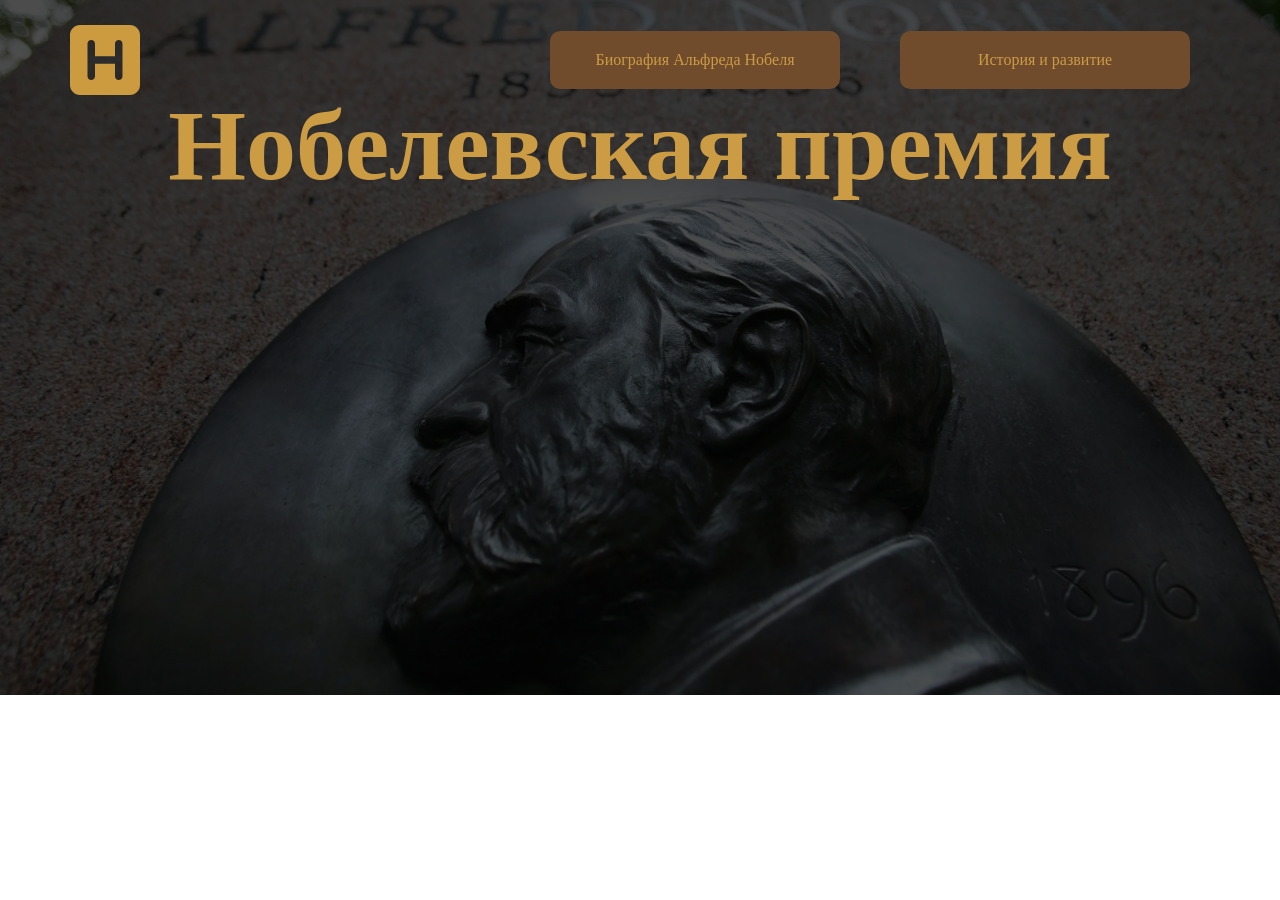
==== index.html @ d4229860 "drop all files and make site" ====
<!DOCTYPE html>
<html lang="en">
<head>
  <link rel="stylesheet" href="style.css">
  <meta charset="UTF-8">
  <meta name="viewport" content="width=device-width, initial-scale=1.0">
  <title>Document</title>
</head>
<body>
  <div class="header-Block">
    <div class="header-Block_logo">
      <img src="images/icon/nobel_icon.svg" alt="123">
    </div>
    <div class="header-Block_biography">
      <div class="header-Block_biography_text">
        Биография Альфреда Нобеля
      </div>
    </div>
    <div class="header-Block_history">
      <div class="header-Block_history_text">
        История и развитие
      </div>
    </div>
  </div>
  <div class="Icon-by-nobel_icon">
    <img src="images/pic/nobel_backg.jpg" alt="Нобель">
  </div>
  <div class="Icon-by-nobel_h1">
    <h1>Нобелевская премия</h1>
  </div>
</body>
</html>
---- style.css ----
* {
  margin: 0;
}
.header-Block {
  position: relative;
  width: 100%;
  
}
.header-Block_logo {
  position: absolute;
  z-index: 10;
  width: 70px;
  height: 70px;
  margin: 20px 70px;
}
.header-Block_biography {
  position: absolute;
  width: 100%;
  z-index: 10;
  margin: 60px 0px 0px 0px ;
  display: flex;
  justify-content: right; /* Центрирование по горизонтали */
  align-items: center;     /* Центрирование по вертикали */
  top: 50%;                /* Сдвигаем вниз на 50% */
  transform: translateY(-50%); /* Точное центрирование по вертикали */
}
.header-Block_biography_text {
  width: 250px;
  background-color: rgb(112, 76, 44);
  z-index: 9;
  margin-right: 440px;
  text-align: center;      /* Центрируем текст внутри блока */
  padding: 20px;           /* Добавляем отступы внутри */
  color: rgb(204, 156, 68);            /* Цвет текста */
  border-radius: 10px;     /* Закругляем углы */
  margin-left: 90px;
}
.header-Block_history{
  position: absolute;
  width: 100%;
  z-index: 10;
  margin: 60px 70px 0px 0px ;
  display: flex;
  justify-content: right;
  align-items: center;     /* Центрирование по вертикали */
  top: 50%;                /* Сдвигаем вниз на 50% */
  transform: translateY(-50%);
}
.header-Block_history_text{
  width: 250px;
  background-color: rgb(112, 76, 44);
  z-index: 9;
  margin-right: 90px;
  text-align: center;
  padding: 20px;
  color: rgb(204, 156, 68);
  border-radius: 10px;
}
.Icon-by-nobel_icon {
  width: 100%;
  height: 100%;
  position: fixed;
}
.Icon-by-nobel_icon img {
  width: 100%;
  height: 695px;
  object-fit: cover;
  position: absolute;
  z-index: 1;
  filter: brightness(30%);
}
/* .Icon-by-nobel_h1 {
  position: absolute;
  z-index: 10;
  width: 100%;
  top: 50%;
  left: 0;
  transform: translateY(-50%);
  text-align: center;
  color: white;
  font-size: 48px;
} */
.Icon-by-nobel_h1{
  position: absolute;
  z-index: 10;
  width: 100%;
  top: 20%;
  transform: translateY(-80%);  /* Центрируем по вертикали */
  justify-content: center;
  color: rgb(204, 156, 68);
  align-items: center;
  text-align: center;
  font-size: 50px;
  font-weight: 100;
}
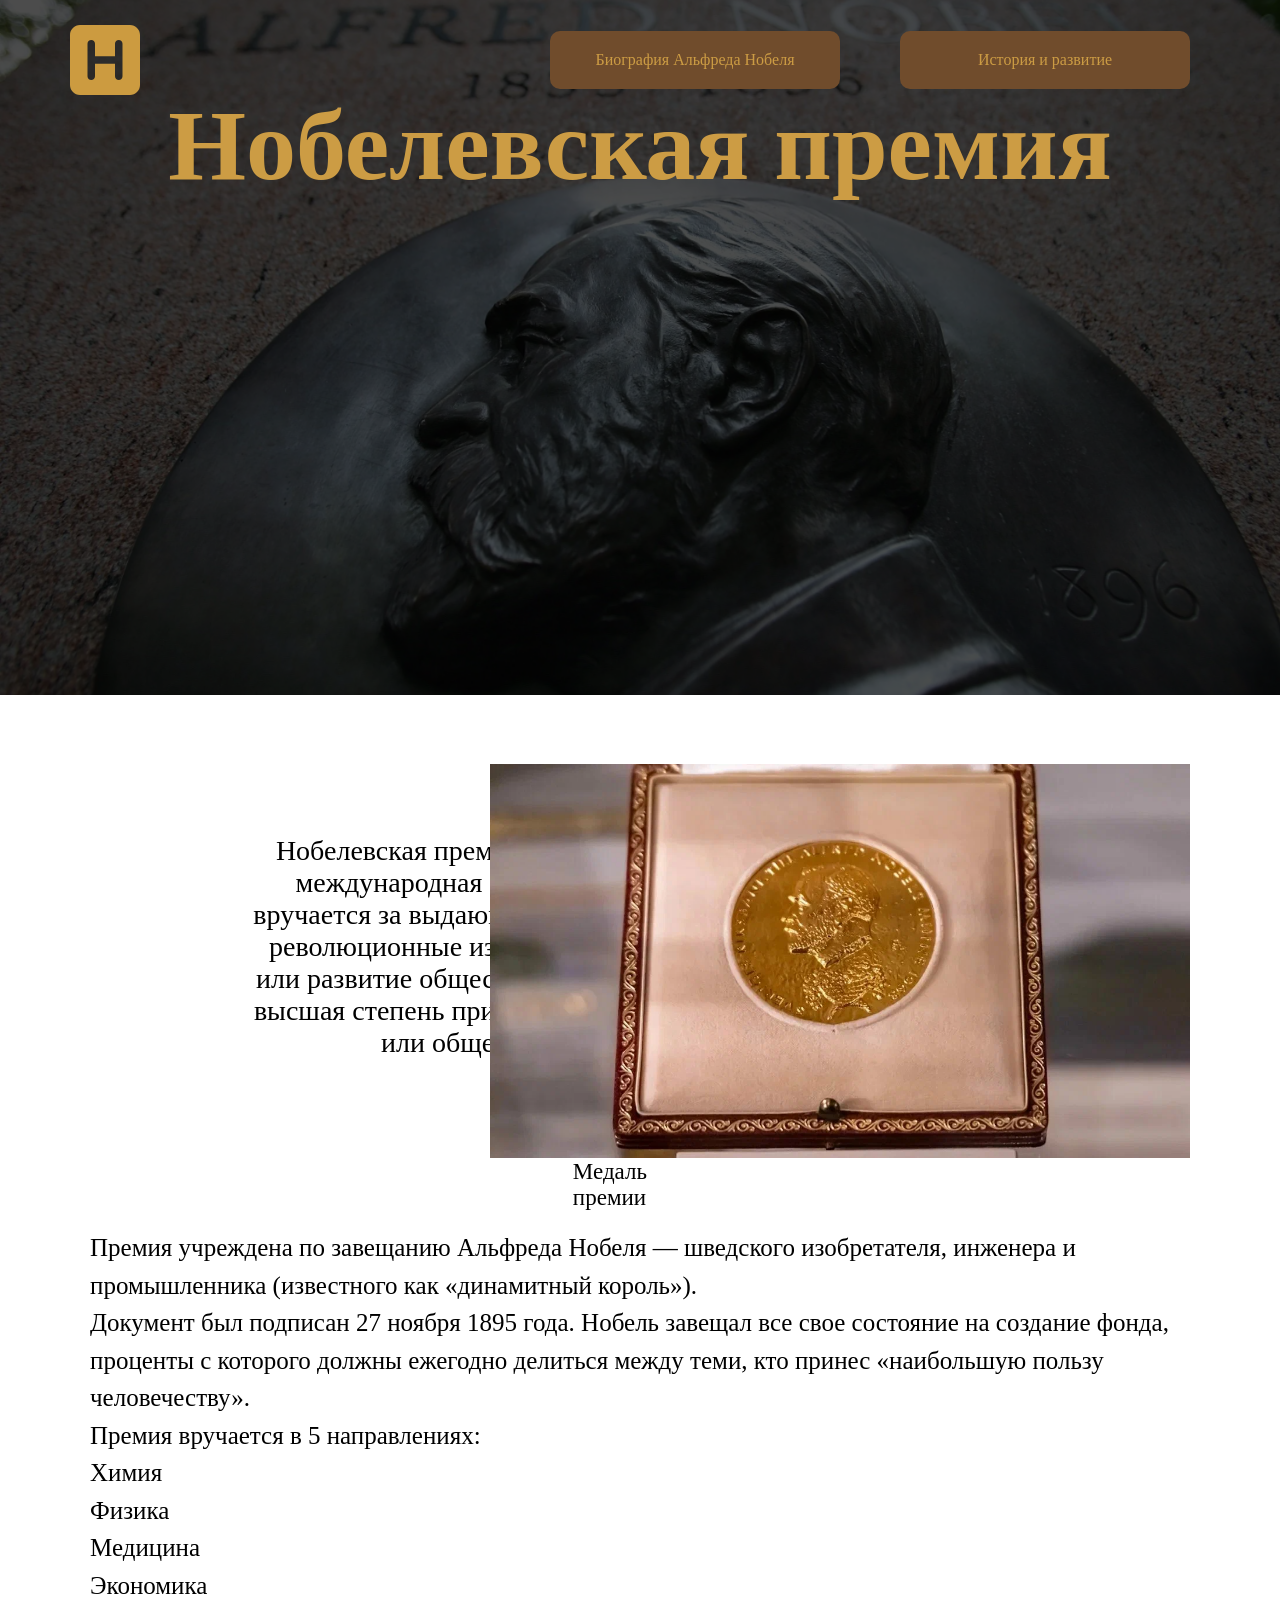
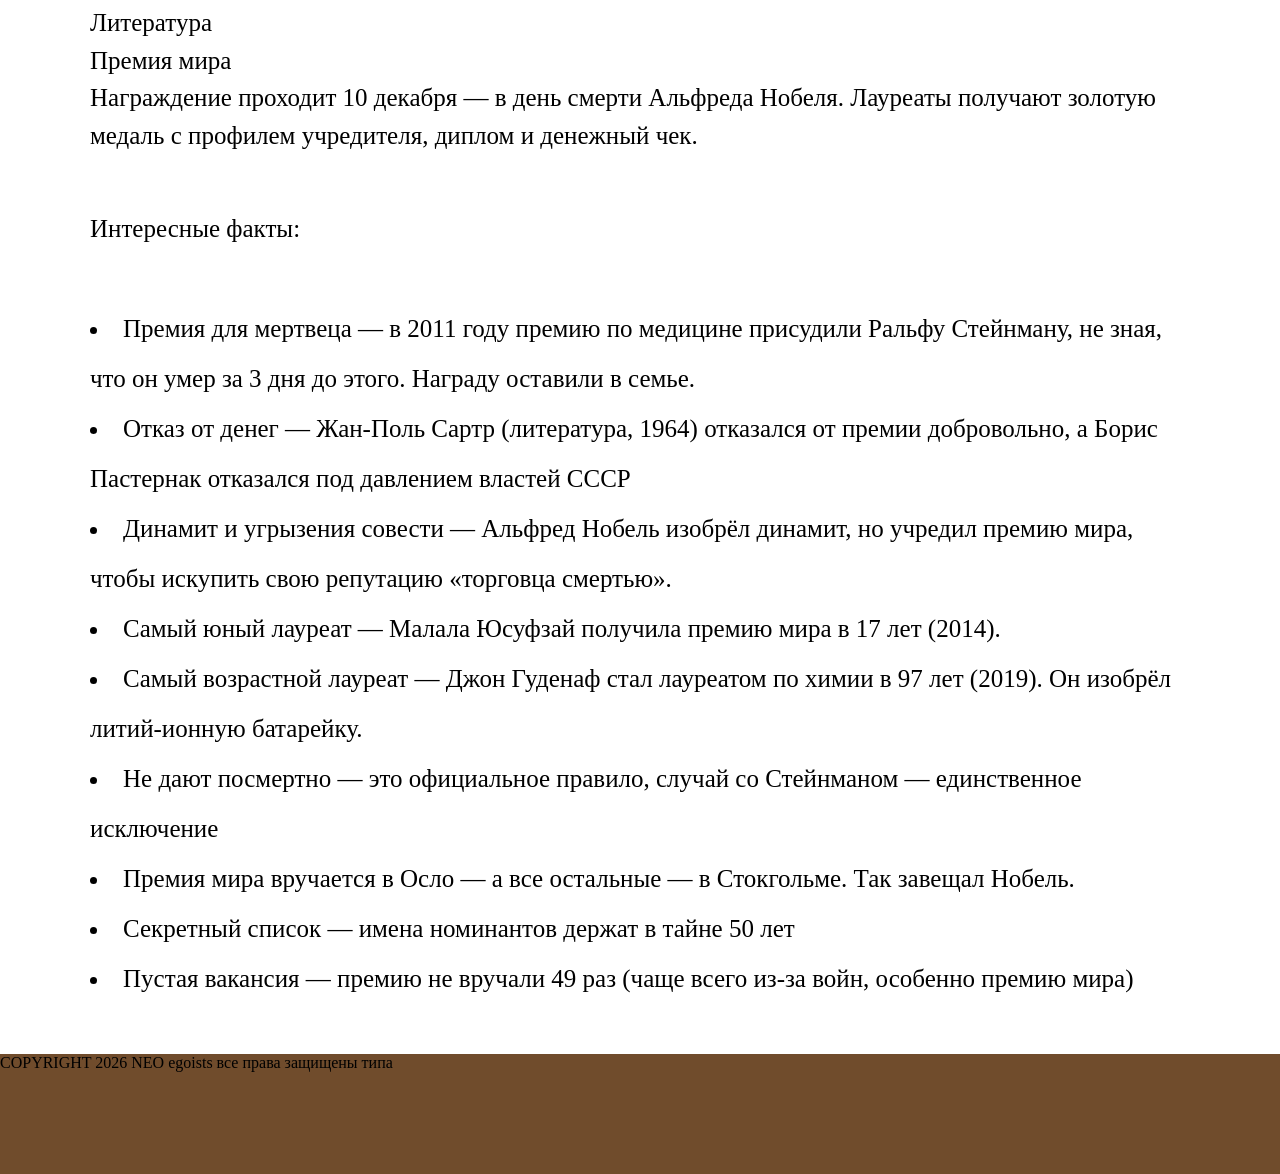
==== commit 6c770cf3: "create 90% first page" ====
--- a/index.html
+++ b/index.html
@@ -1,32 +1,85 @@
-<!DOCTYPE html>
-<html lang="en">
-<head>
-  <link rel="stylesheet" href="style.css">
-  <meta charset="UTF-8">
-  <meta name="viewport" content="width=device-width, initial-scale=1.0">
-  <title>Document</title>
-</head>
-<body>
-  <div class="header-Block">
-    <div class="header-Block_logo">
-      <img src="images/icon/nobel_icon.svg" alt="123">
-    </div>
-    <div class="header-Block_biography">
-      <div class="header-Block_biography_text">
-        Биография Альфреда Нобеля
-      </div>
-    </div>
-    <div class="header-Block_history">
-      <div class="header-Block_history_text">
-        История и развитие
-      </div>
-    </div>
-  </div>
-  <div class="Icon-by-nobel_icon">
-    <img src="images/pic/nobel_backg.jpg" alt="Нобель">
-  </div>
-  <div class="Icon-by-nobel_h1">
-    <h1>Нобелевская премия</h1>
-  </div>
-</body>
+
+<!DOCTYPE html>
+<html lang="en">
+<head>
+  <link rel="stylesheet" href="style.css">
+  <meta charset="UTF-8">
+  <meta name="viewport" content="width=device-width, initial-scale=1.0">
+  <title>Document</title>
+</head>
+<body>
+  <div class="header-Block">
+    <div class="header-Block_logo">
+      <img src="images/icon/nobel_icon.svg" alt="123">
+    </div>
+    <div class="header-Block_biography">
+      <div class="header-Block_biography_text">
+        Биография Альфреда Нобеля
+      </div>
+    </div>
+    <div class="header-Block_history">
+      <div class="header-Block_history_text">
+        История и развитие
+      </div>
+    </div>
+  </div>
+  <div class="Icon-by-nobel_icon">
+    <img src="images/pic/nobel_backg.jpg" alt="Нобель">
+  </div>
+  <div class="Icon-by-nobel_h1">
+    <h1>Нобелевская премия</h1>
+  </div>
+  <div class="body-struct">
+    <div class="body-struct_text">
+      <div class="body-struct_text_conteiner">
+        Нобелевская премия — это самая престижная международная награда, которая ежегодно вручается за выдающиеся научные исследования, революционные изобретения, вклад в культуру или развитие общества. Получить эту премию — высшая степень признания для ученого, писателя или общественного деятеля.
+      </div>
+    </div>
+    <div class="body-struct_img">
+      <div class="body-struct_img_conteiner">
+        <img src="images/pic/nobel_medal.jpg" alt="">
+      </div>
+      <div class="body-struct_text_under-img">Медаль премии</div>
+    </div>
+    <div class="body_second">
+      Премия учреждена по завещанию Альфреда Нобеля — шведского изобретателя, инженера и промышленника (известного как «динамитный король»). <br>Документ был подписан 27 ноября 1895 года. Нобель завещал все свое состояние на создание фонда, проценты с которого должны ежегодно делиться между теми, кто принес «наибольшую пользу человечеству».<br>Премия вручается в 5 направлениях:<br>Химия<br>Физика<br>Медицина<br>Экономика<br>Литература<br>Премия мира<br>Награждение проходит 10 декабря — в день смерти Альфреда Нобеля. Лауреаты получают золотую медаль с профилем учредителя, диплом и денежный чек.
+    </div>
+    <div class="intrestig-facts">Интересные факты:<br><br>
+      <li>
+        Премия для мертвеца — в 2011 году премию по медицине присудили Ральфу Стейнману, не зная, что он умер за 3 дня до этого. Награду оставили в семье.
+      </li>
+      <li>
+        Отказ от денег — Жан-Поль Сартр (литература, 1964) отказался от премии добровольно, а Борис Пастернак отказался под давлением властей СССР
+      </li>
+      <li>
+        Динамит и угрызения совести — Альфред Нобель изобрёл динамит, но учредил премию мира, чтобы искупить свою репутацию «торговца смертью».
+      </li>
+      <li>
+        Самый юный лауреат — Малала Юсуфзай получила премию мира в 17 лет (2014).
+      </li>
+      <li>
+        Самый возрастной лауреат — Джон Гуденаф стал лауреатом по химии в 97 лет (2019). Он изобрёл литий-ионную батарейку.
+      </li>
+      <li>
+        Не дают посмертно — это официальное правило, случай со Стейнманом — единственное исключение
+      </li>
+      <li>
+        Премия мира вручается в Осло — а все остальные — в Стокгольме. Так завещал Нобель.
+      </li>
+      <li>
+        Секретный список — имена номинантов держат в тайне 50 лет
+      </li>
+      <li>
+        Пустая вакансия — премию не вручали 49 раз (чаще всего из-за войн, особенно премию мира)
+      </li>
+    </div>
+  </div>
+  <div class="footer">COPYRIGHT 2026 NEO egoists все права защищены типа
+    <div class="footer-logo"></div>
+    <div class="footer-YouTube"></div>
+    <div class="footer-facebook"></div>
+    <div class="footer-github"></div>
+    <div class="footer-site_nobel"></div>
+  </div>
+</body>
 </html>
--- a/style.css
+++ b/style.css
@@ -1,95 +1,135 @@
-* {
-  margin: 0;
-}
-.header-Block {
-  position: relative;
-  width: 100%;
-  
-}
-.header-Block_logo {
-  position: absolute;
-  z-index: 10;
-  width: 70px;
-  height: 70px;
-  margin: 20px 70px;
-}
-.header-Block_biography {
-  position: absolute;
-  width: 100%;
-  z-index: 10;
-  margin: 60px 0px 0px 0px ;
-  display: flex;
-  justify-content: right; /* Центрирование по горизонтали */
-  align-items: center;     /* Центрирование по вертикали */
-  top: 50%;                /* Сдвигаем вниз на 50% */
-  transform: translateY(-50%); /* Точное центрирование по вертикали */
-}
-.header-Block_biography_text {
-  width: 250px;
-  background-color: rgb(112, 76, 44);
-  z-index: 9;
-  margin-right: 440px;
-  text-align: center;      /* Центрируем текст внутри блока */
-  padding: 20px;           /* Добавляем отступы внутри */
-  color: rgb(204, 156, 68);            /* Цвет текста */
-  border-radius: 10px;     /* Закругляем углы */
-  margin-left: 90px;
-}
-.header-Block_history{
-  position: absolute;
-  width: 100%;
-  z-index: 10;
-  margin: 60px 70px 0px 0px ;
-  display: flex;
-  justify-content: right;
-  align-items: center;     /* Центрирование по вертикали */
-  top: 50%;                /* Сдвигаем вниз на 50% */
-  transform: translateY(-50%);
-}
-.header-Block_history_text{
-  width: 250px;
-  background-color: rgb(112, 76, 44);
-  z-index: 9;
-  margin-right: 90px;
-  text-align: center;
-  padding: 20px;
-  color: rgb(204, 156, 68);
-  border-radius: 10px;
-}
-.Icon-by-nobel_icon {
-  width: 100%;
-  height: 100%;
-  position: fixed;
-}
-.Icon-by-nobel_icon img {
-  width: 100%;
-  height: 695px;
-  object-fit: cover;
-  position: absolute;
-  z-index: 1;
-  filter: brightness(30%);
-}
-/* .Icon-by-nobel_h1 {
-  position: absolute;
-  z-index: 10;
-  width: 100%;
-  top: 50%;
-  left: 0;
-  transform: translateY(-50%);
-  text-align: center;
-  color: white;
-  font-size: 48px;
-} */
-.Icon-by-nobel_h1{
-  position: absolute;
-  z-index: 10;
-  width: 100%;
-  top: 20%;
-  transform: translateY(-80%);  /* Центрируем по вертикали */
-  justify-content: center;
-  color: rgb(204, 156, 68);
-  align-items: center;
-  text-align: center;
-  font-size: 50px;
-  font-weight: 100;
-}+* {
+  margin: 0;
+}
+.header-Block {
+  position: relative;
+  width: 100%;
+  
+}
+.header-Block_logo {
+  position: absolute;
+  z-index: 10;
+  width: 70px;
+  height: 70px;
+  margin: 20px 70px;
+}
+.header-Block_biography {
+  position: absolute;
+  width: 100%;
+  z-index: 10;
+  margin: 60px 0px 0px 0px ;
+  display: flex;
+  justify-content: right; /* Центрирование по горизонтали */
+  align-items: center;     /* Центрирование по вертикали */
+  top: 50%;                /* Сдвигаем вниз на 50% */
+  transform: translateY(-50%); /* Точное центрирование по вертикали */
+}
+.header-Block_biography_text {
+  width: 250px;
+  background-color: rgb(112, 76, 44);
+  z-index: 9;
+  margin-right: 440px;
+  text-align: center;      /* Центрируем текст внутри блока */
+  padding: 20px;           /* Добавляем отступы внутри */
+  color: rgb(204, 156, 68);            /* Цвет текста */
+  border-radius: 10px;     /* Закругляем углы */
+  margin-left: 90px;
+}
+.header-Block_history{
+  position: absolute;
+  width: 100%;
+  z-index: 10;
+  margin: 60px 70px 0px 0px ;
+  display: flex;
+  justify-content: right;
+  align-items: center;     /* Центрирование по вертикали */
+  top: 50%;                /* Сдвигаем вниз на 50% */
+  transform: translateY(-50%);
+}
+.header-Block_history_text{
+  width: 250px;
+  background-color: rgb(112, 76, 44);
+  z-index: 9;
+  margin-right: 90px;
+  text-align: center;
+  padding: 20px;
+  color: rgb(204, 156, 68);
+  border-radius: 10px;
+}
+.Icon-by-nobel_icon {
+  width: 100%;
+  height: 100%;
+  position: relative;
+}
+.Icon-by-nobel_icon img {
+  width: 100%;
+  height: 695px;
+  object-fit: cover;
+  position: absolute;
+  z-index: 1;
+  filter: brightness(30%);
+}
+.Icon-by-nobel_h1{
+  position: absolute;
+  z-index: 10;
+  width: 100%;
+  top: 20%;
+  transform: translateY(-80%);  /* Центрируем по вертикали */
+  justify-content: center;
+  color: rgb(204, 156, 68);
+  align-items: center;
+  text-align: center;
+  font-size: 50px;
+  font-weight: 100;
+}
+.body-struct{
+  position: relative;
+  padding-top:695px;
+  width: 100%;
+  z-index: 5;
+}
+.body-struct_text{
+  width: 50%;
+}
+.body-struct_text_conteiner{
+  width: 600px ;
+  margin: 140px 0 0 250px ;
+  text-align: center;
+  font-size: 28px;
+}
+
+.body-struct_img{
+  width: 100%;
+  position: absolute;
+  display:flex;
+  justify-content: right;
+}
+.body-struct_img_conteiner img {
+  width: 700px;
+  margin: 20px 90px;
+  height: auto;
+  object-fit: fill;
+  transform: translateY(-80%);
+}
+.body-struct_text_under-img{
+  margin: 100px 633px;
+  position: absolute;
+  font-size: 23px;
+}
+.body_second{
+  margin: 170px 90px 0;
+  font-size: 25px;
+  justify-content: left;
+  line-height: 1.5;
+}
+.intrestig-facts{
+  margin: 50px 90px;
+  font-size: 25px;
+  line-height: 2;
+}
+.footer{
+  width: 100%;
+  height: 120px;
+  background-color: rgb(112, 76, 44);
+}
+
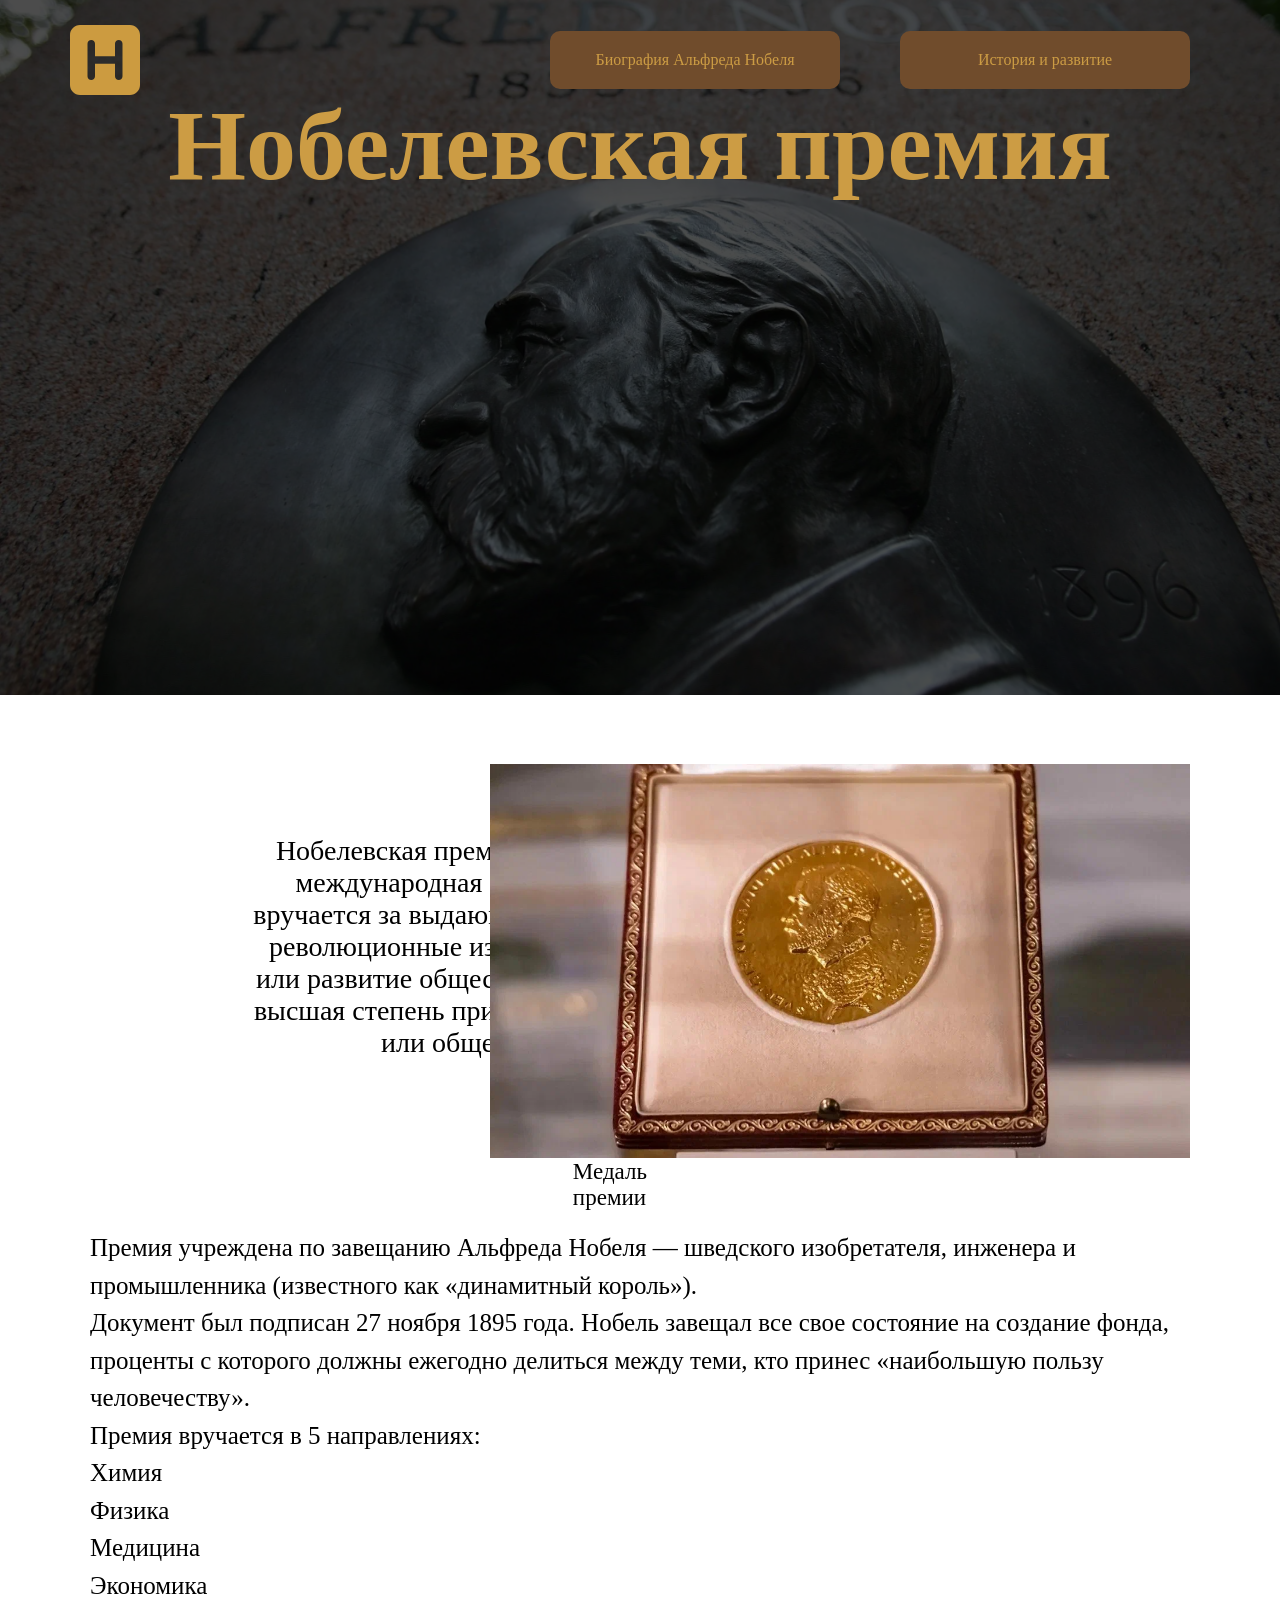
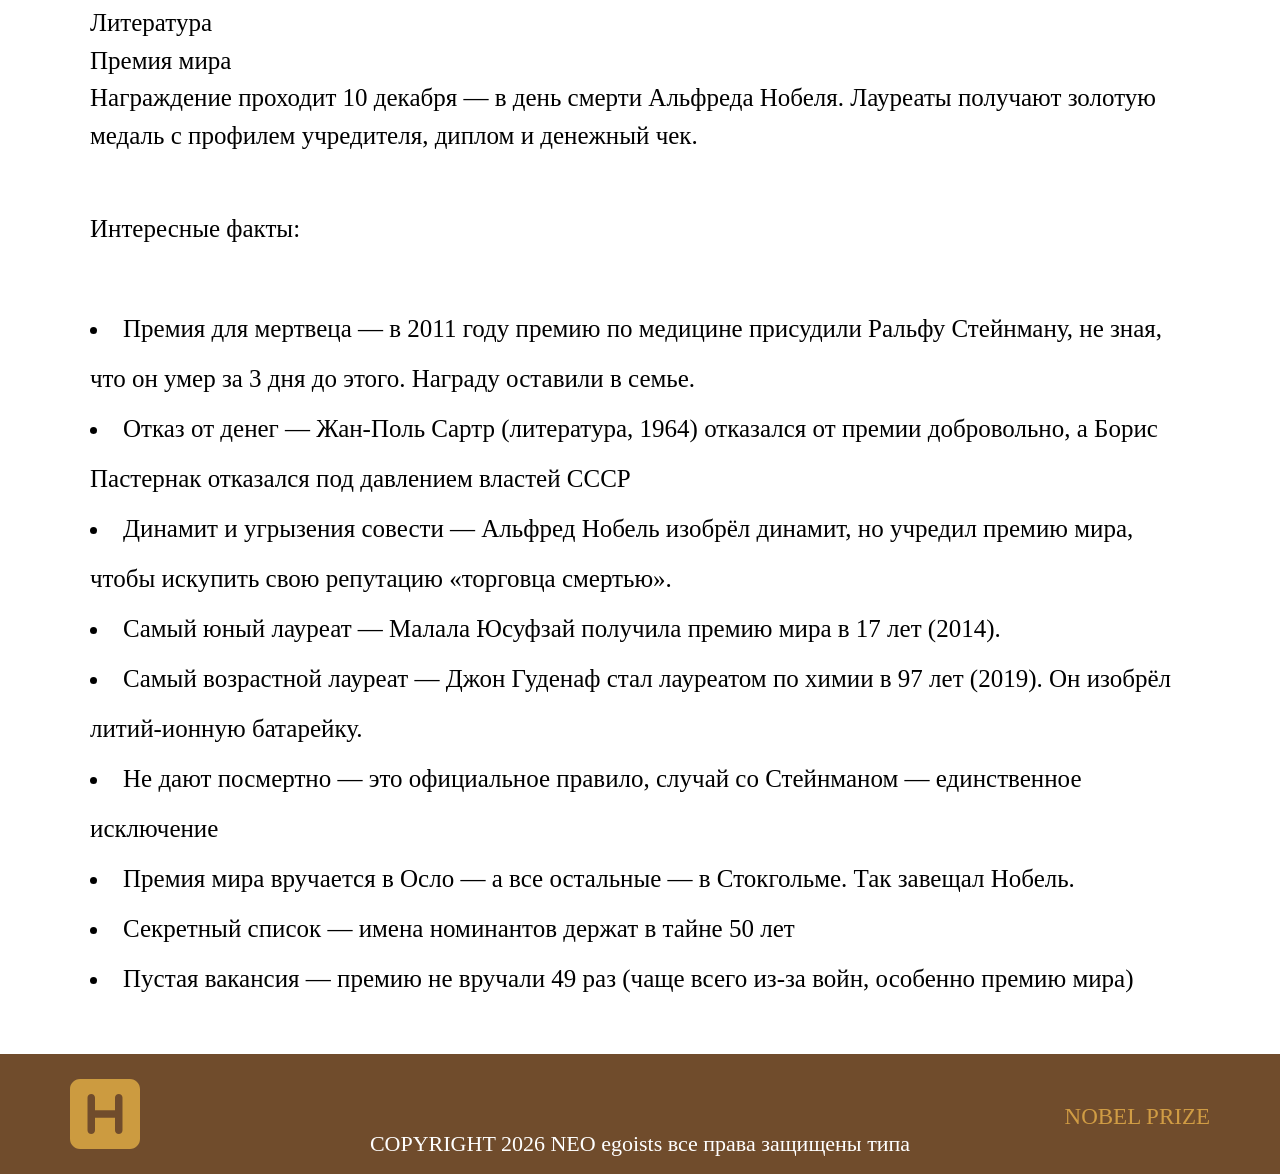
==== commit 6630719a: "Create new button" ====
--- a/index.html
+++ b/index.html
@@ -10,7 +10,9 @@
 <body>
   <div class="header-Block">
     <div class="header-Block_logo">
-      <img src="images/icon/nobel_icon.svg" alt="123">
+      <a href="javascript:void(0)"> 
+        <img src="images/icon/nobel_icon.svg" alt="123">
+      </a>
     </div>
     <div class="header-Block_biography">
       <div class="header-Block_biography_text">
@@ -74,12 +76,27 @@
       </li>
     </div>
   </div>
-  <div class="footer">COPYRIGHT 2026 NEO egoists все права защищены типа
-    <div class="footer-logo"></div>
-    <div class="footer-YouTube"></div>
-    <div class="footer-facebook"></div>
-    <div class="footer-github"></div>
-    <div class="footer-site_nobel"></div>
+  <div class="footer">
+    <div class="name">
+      COPYRIGHT 2026 NEO egoists все права защищены типа
+    </div>
+    <div class="footer-logo">
+      <a href="javascript:void(0)"> 
+        <img src="images/icon/nobel_icon.svg" alt="123">
+      </a>
+    </div>
+    <div class="footer-YouTube">
+      <img src="" alt="">
+    </div>
+    <div class="footer-facebook">
+      <img src="" alt="">
+    </div>
+    <div class="footer-github">
+      <img src="" alt="">
+    </div>
+    <div class="footer-site_nobel">
+      <a href="https://www.nobelprize.org/">NOBEL PRIZE</a>
+    </div>
   </div>
 </body>
-</html>+</html> 
--- a/style.css
+++ b/style.css
@@ -8,7 +8,7 @@
 }
 .header-Block_logo {
   position: absolute;
-  z-index: 10;
+  z-index: 11;
   width: 70px;
   height: 70px;
   margin: 20px 70px;
@@ -131,5 +131,34 @@
   width: 100%;
   height: 120px;
   background-color: rgb(112, 76, 44);
+  display: flex;
+}
+.footer-logo{
+  position: absolute;
+  z-index: 10;
+  width: 70px;
+  height: 70px;
+  margin: 20px 70px;
+}
+.name{
+  position: absolute;
+  width: 100%;
+  text-align: center;
+  color: white;
+  margin: 77px 0 0 0;
+  font-size: 22px;
+}
+.footer-site_nobel{
+  width: 100%;
+  display: flex;
+  justify-content: right;
+  margin: 50px 70px;
+  text-decoration: none;
+  right: 0;
+}
+.footer-site_nobel a{
+  text-decoration: none;
+  color: rgb(208, 156, 68);
+  font-size: 23px;
 }
 
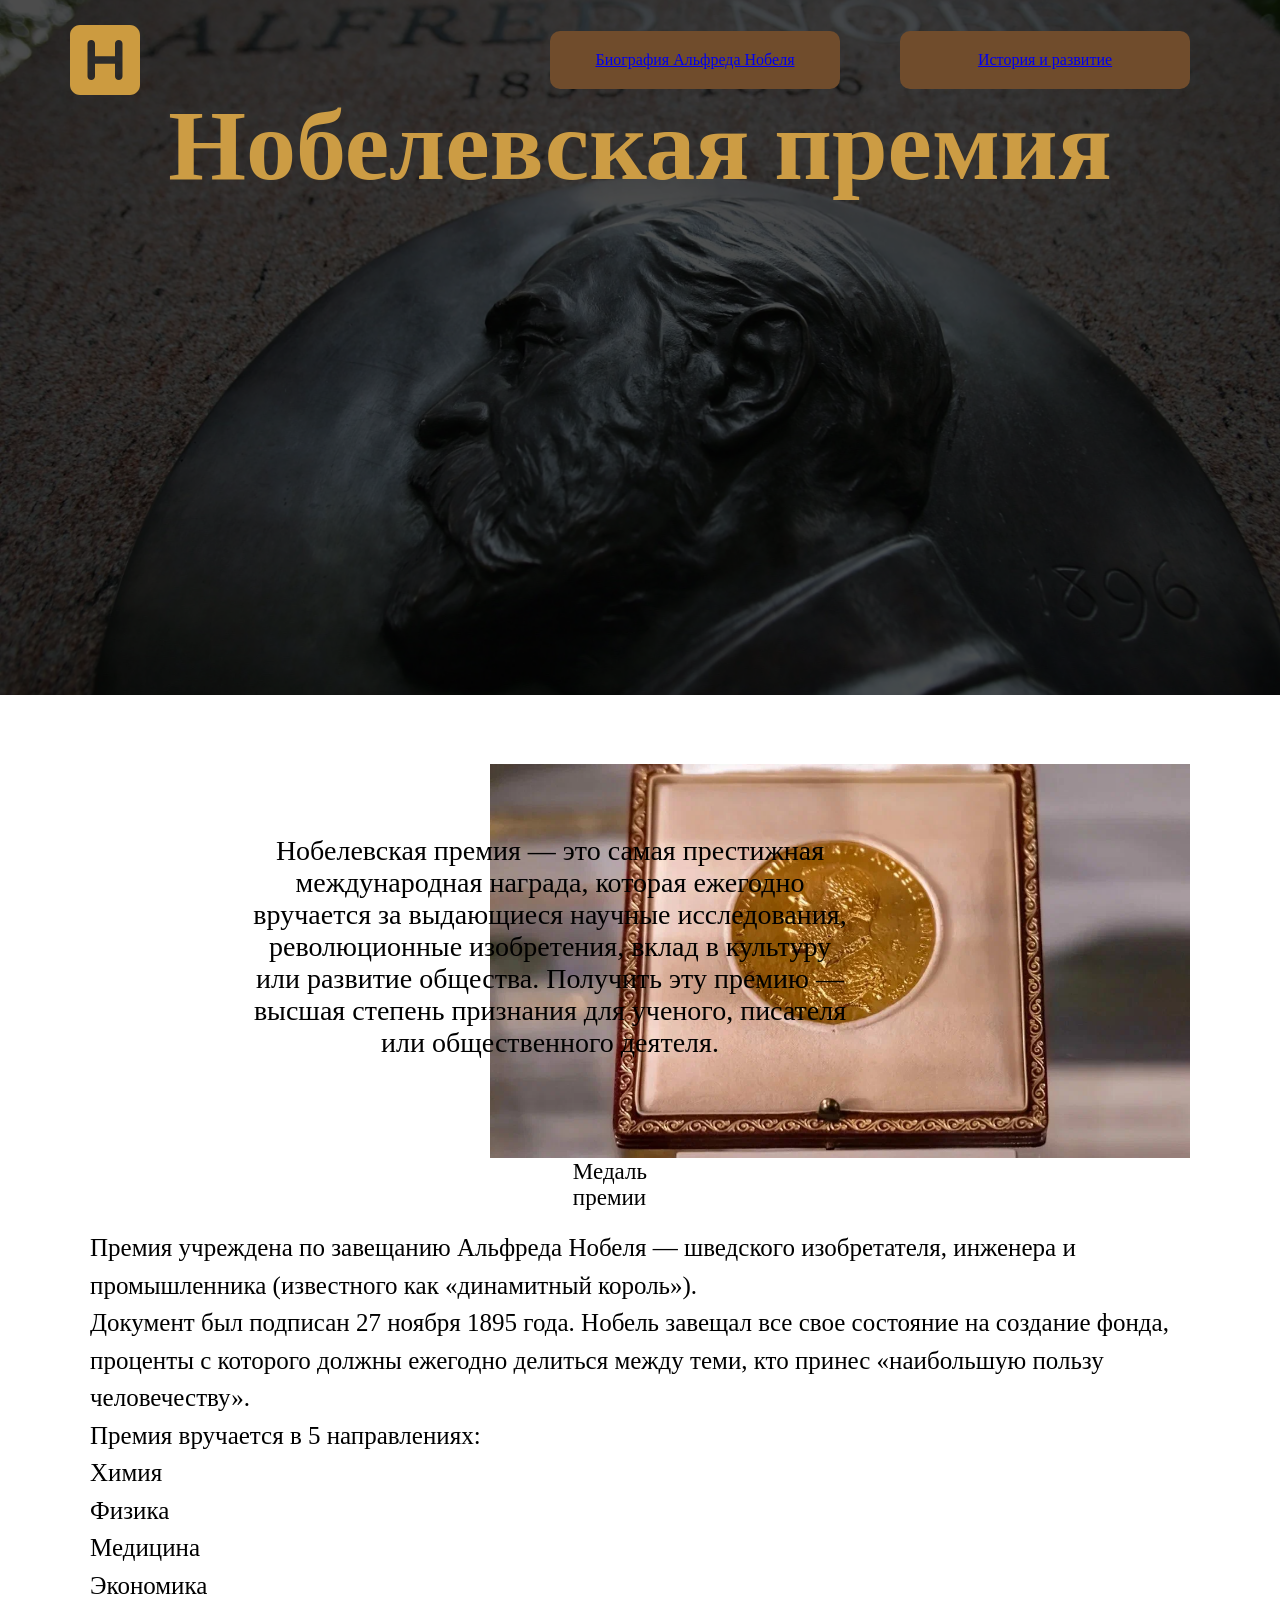
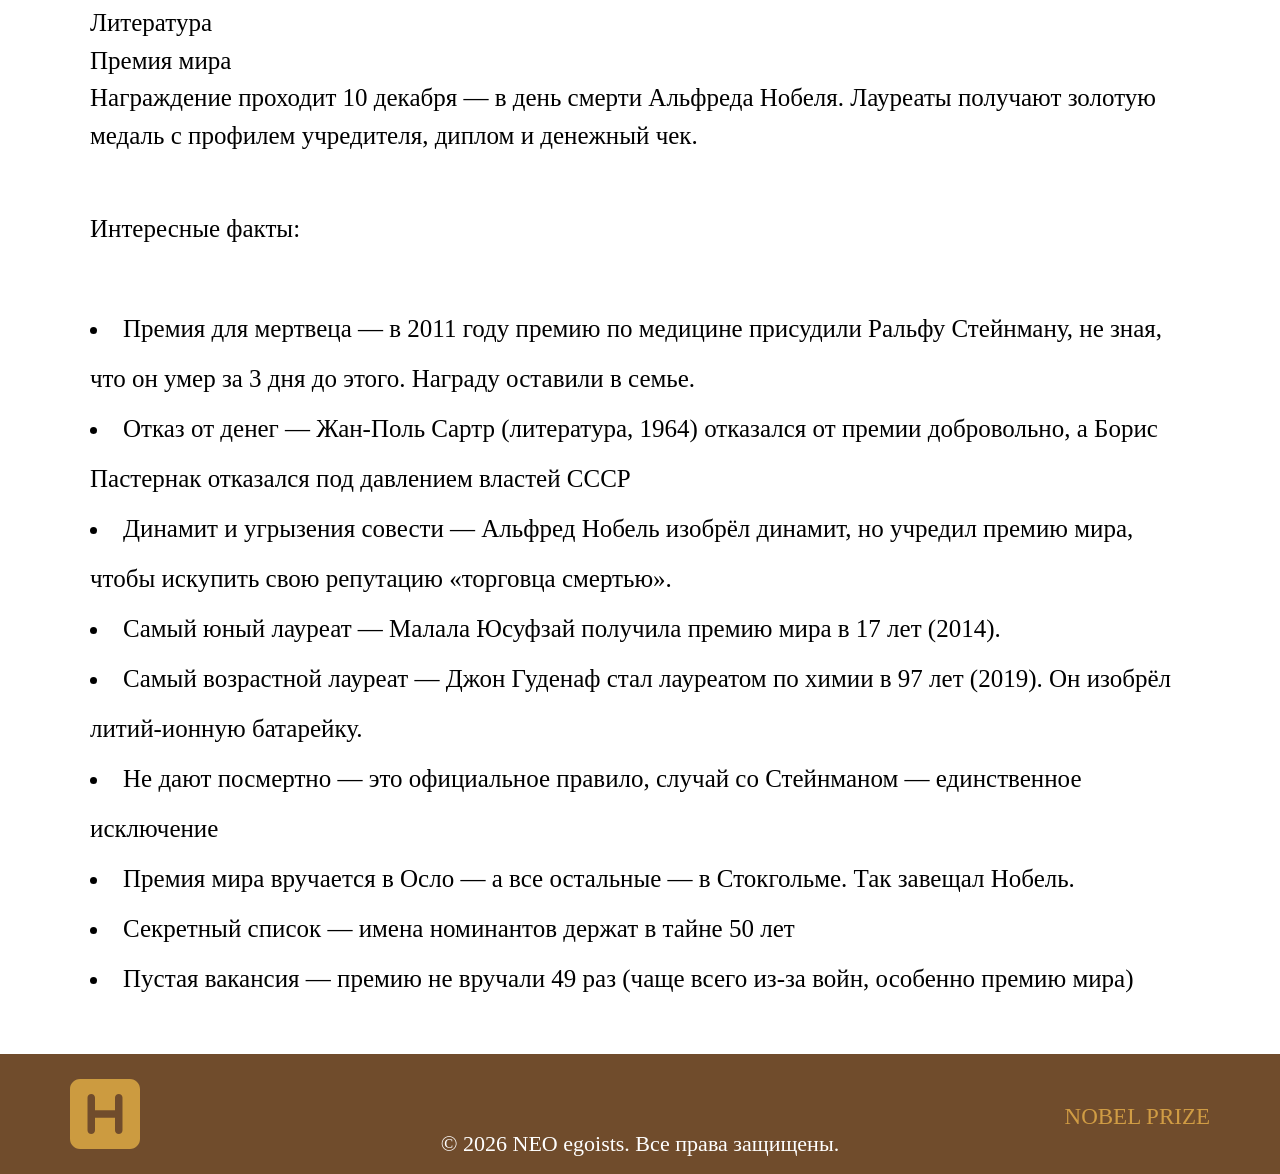
==== commit 542f5538: "add 2 new pages and update old" ====
--- a/index.html
+++ b/index.html
@@ -10,18 +10,19 @@
 <body>
   <div class="header-Block">
     <div class="header-Block_logo">
-      <a href="javascript:void(0)"> 
+      <a href="index.html"> 
         <img src="images/icon/nobel_icon.svg" alt="123">
       </a>
     </div>
+    
     <div class="header-Block_biography">
       <div class="header-Block_biography_text">
-        Биография Альфреда Нобеля
+        <a href="biography.html">Биография Альфреда Нобеля</a>
       </div>
     </div>
     <div class="header-Block_history">
       <div class="header-Block_history_text">
-        История и развитие
+        <a href="hisory.html">История и развитие</a>
       </div>
     </div>
   </div>
@@ -78,21 +79,27 @@
   </div>
   <div class="footer">
     <div class="name">
-      COPYRIGHT 2026 NEO egoists все права защищены типа
+      © 2026 NEO egoists. Все права защищены. 
     </div>
     <div class="footer-logo">
-      <a href="javascript:void(0)"> 
+      <a href="index.html"> 
         <img src="images/icon/nobel_icon.svg" alt="123">
       </a>
     </div>
     <div class="footer-YouTube">
-      <img src="" alt="">
+      <a href="https://www.youtube.com/@PESTYT">
+        <img src="images/icon/youtube.svg" alt="Youtube">
+      </a>
     </div>
     <div class="footer-facebook">
-      <img src="" alt="">
+      <a href="https://www.faceit.com/ru/players/pest1k666">
+        <img src="images/icon/faceit_icon.svg" alt="facebook">
+      </a>
     </div>
     <div class="footer-github">
-      <img src="" alt="">
+      <a href="https://github.com/PESTYouTube">
+        <img src="images/icon/github_icon.svg" alt="github">
+      </a>
     </div>
     <div class="footer-site_nobel">
       <a href="https://www.nobelprize.org/">NOBEL PRIZE</a>
--- a/style.css
+++ b/style.css
@@ -4,7 +4,8 @@
 .header-Block {
   position: relative;
   width: 100%;
-  
+  position: fixed;
+  z-index: 10;
 }
 .header-Block_logo {
   position: absolute;
@@ -66,12 +67,12 @@
   height: 695px;
   object-fit: cover;
   position: absolute;
-  z-index: 1;
+  z-index: -1;
   filter: brightness(30%);
 }
 .Icon-by-nobel_h1{
   position: absolute;
-  z-index: 10;
+  z-index: 9;
   width: 100%;
   top: 20%;
   transform: translateY(-80%);  /* Центрируем по вертикали */
@@ -103,6 +104,7 @@
   position: absolute;
   display:flex;
   justify-content: right;
+  z-index: -1;
 }
 .body-struct_img_conteiner img {
   width: 700px;
@@ -110,6 +112,7 @@
   height: auto;
   object-fit: fill;
   transform: translateY(-80%);
+  z-index: 0;
 }
 .body-struct_text_under-img{
   margin: 100px 633px;
